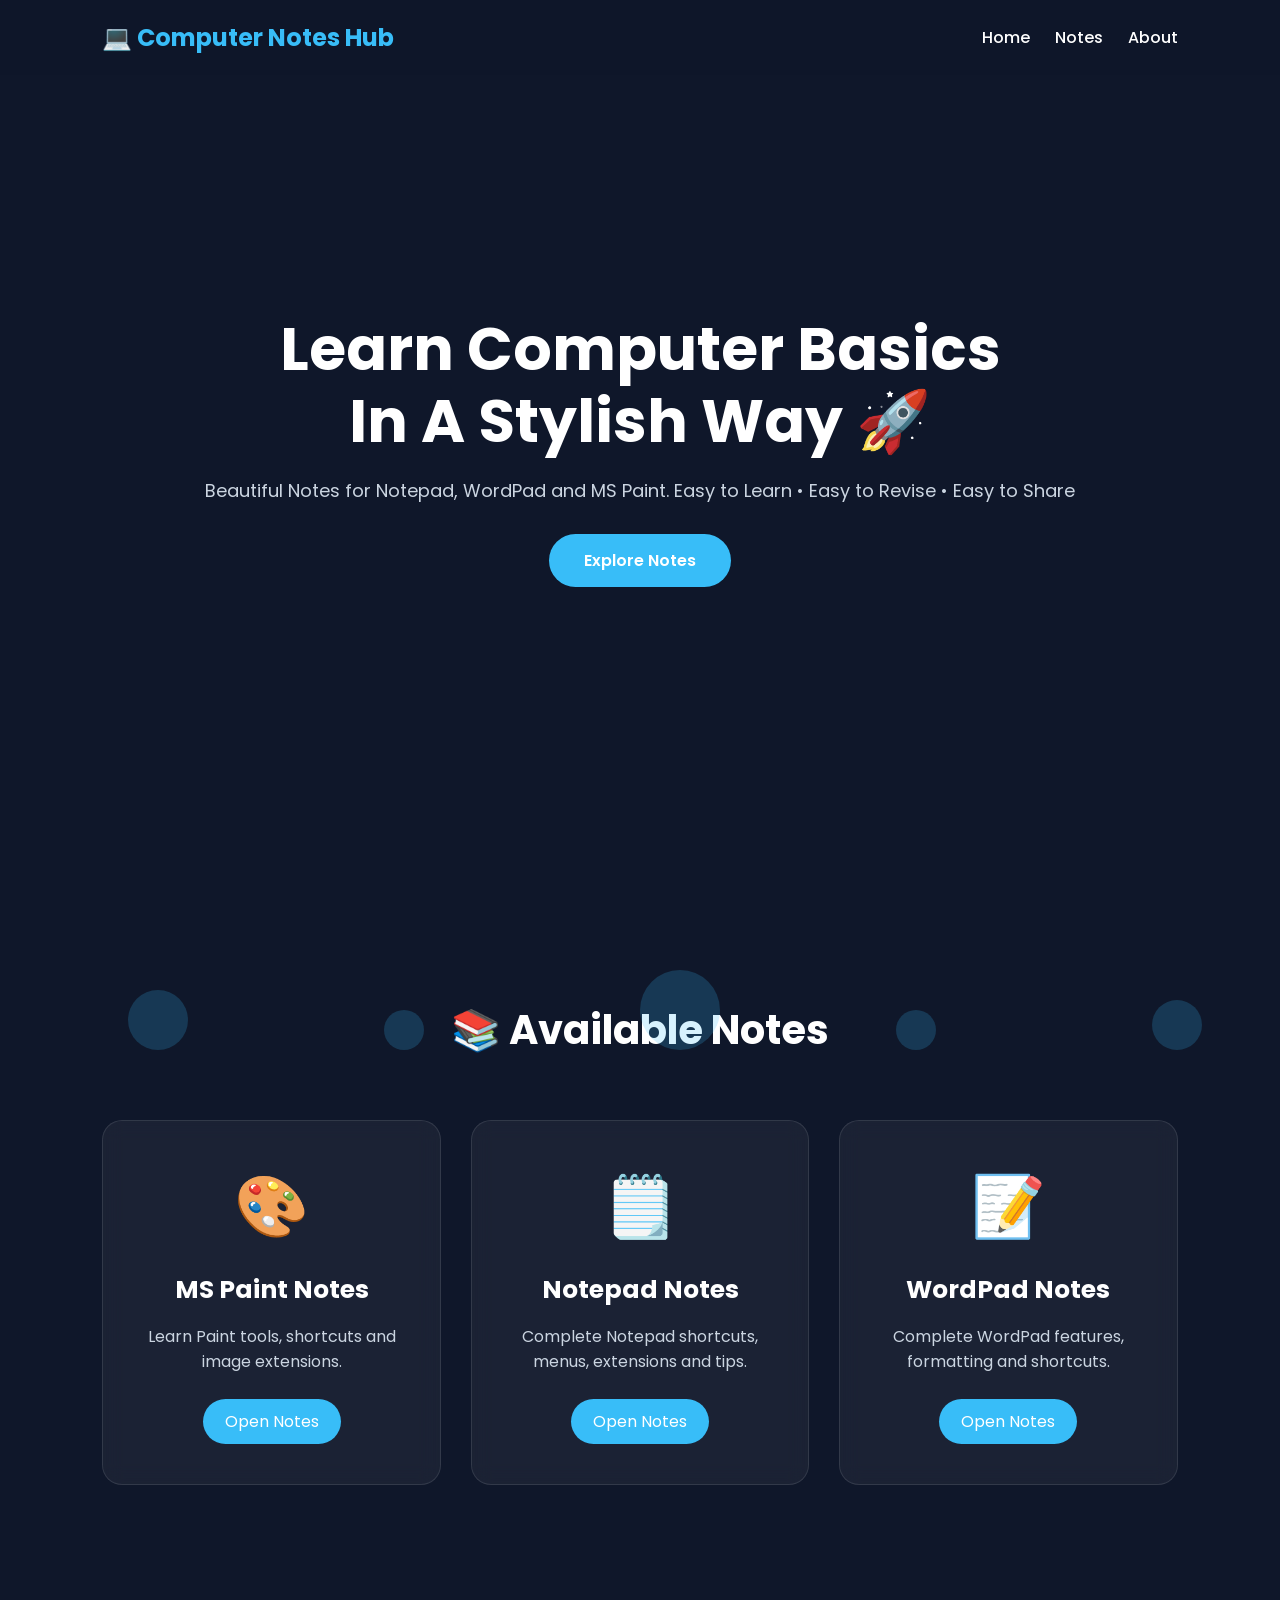
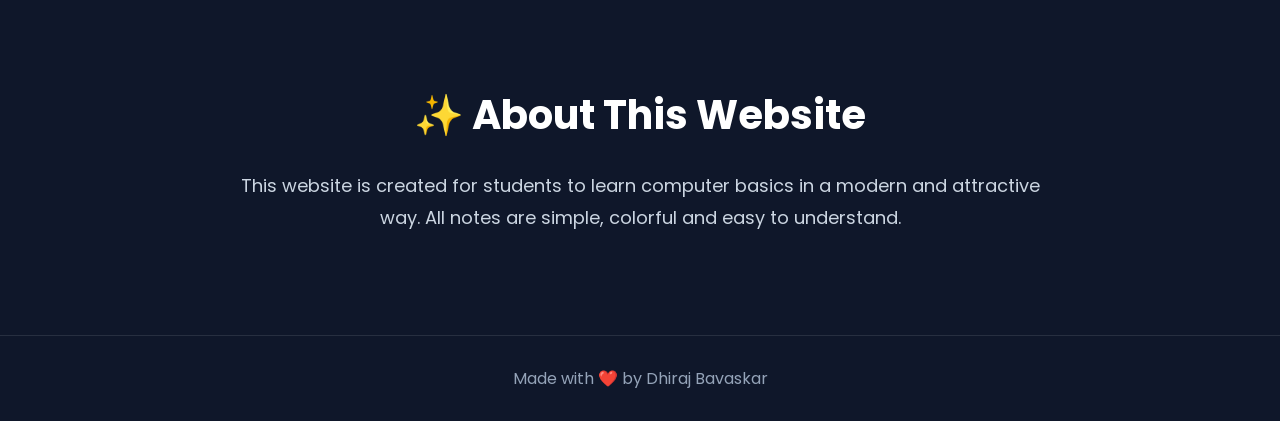
==== index.html @ d0961eac "Add files via upload" ====
<!DOCTYPE html>
<html lang="en">
<head>
  <meta charset="UTF-8" />
  <meta name="viewport" content="width=device-width, initial-scale=1.0"/>
  <title>Computer Notes Hub</title>

  <link rel="stylesheet" href="style.css">

  <link rel="preconnect" href="https://fonts.googleapis.com">
  <link href="https://fonts.googleapis.com/css2?family=Poppins:wght@300;400;500;600;700&display=swap" rel="stylesheet">

</head>
<body>

  <!-- Animated Background -->
  <div class="bg-animation">
    <span></span>
    <span></span>
    <span></span>
    <span></span>
    <span></span>
  </div>

  <!-- Navbar -->
  <nav class="navbar">
    <div class="logo">💻 Computer Notes Hub</div>

    <ul>
      <li><a href="#home">Home</a></li>
      <li><a href="#notes">Notes</a></li>
      <li><a href="#about">About</a></li>
    </ul>
  </nav>

  <!-- Hero -->
  <section class="hero" id="home">

    <div class="hero-content">
      <h1>Learn Computer Basics<br>In A Stylish Way 🚀</h1>

      <p>
        Beautiful Notes for Notepad, WordPad and MS Paint.
        Easy to Learn • Easy to Revise • Easy to Share
      </p>

      <a href="#notes" class="btn">Explore Notes</a>
    </div>

  </section>

  <!-- Notes Section -->
  <section class="notes-section" id="notes">

    <h2>📚 Available Notes</h2>

    <div class="cards">

      <!-- Card 1 -->
       <div class="card">
        <div class="icon">🎨</div>

        <h3>MS Paint Notes</h3>

        <p>
          Learn Paint tools, shortcuts and image extensions.
        </p>

        <a href="ms_paint_complete_notes.html" target="_blank">
          Open Notes
        </a>
      </div>
      <!-- Card 2 -->

      <div class="card">
        <div class="icon">🗒️</div>

        <h3>Notepad Notes</h3>

        <p>
          Complete Notepad shortcuts, menus, extensions and tips.
        </p>

        <a href="notepad_complete_notes.html" target="_blank">
          Open Notes
        </a>
      </div>
      <!-- Card 3 -->

      <div class="card">
        <div class="icon">📝</div>

        <h3>WordPad Notes</h3>

        <p>
          Complete WordPad features, formatting and shortcuts.
        </p>

        <a href="wordpad_complete_notes.html" target="_blank">
          Open Notes
        </a>
      </div>

      

    </div>
  </section>

  <!-- About -->
  <section class="about" id="about">

    <h2>✨ About This Website</h2>

    <p>
      This website is created for students to learn computer basics
      in a modern and attractive way.
      All notes are simple, colorful and easy to understand.
    </p>

  </section>

  <!-- Footer -->
  <footer>
    Made with ❤️ by Dhiraj Bavaskar
  </footer>

</body>
</html>
---- style.css ----
*{
    margin:0;
    padding:0;
    box-sizing:border-box;
    scroll-behavior:smooth;
}

body{
    font-family:'Poppins',sans-serif;
    background:#0f172a;
    color:white;
    overflow-x:hidden;
}

/* Navbar */

.navbar{
    width:100%;
    padding:20px 8%;
    display:flex;
    justify-content:space-between;
    align-items:center;
    position:fixed;
    top:0;
    z-index:1000;
    background:rgba(15,23,42,0.7);
    backdrop-filter:blur(10px);
}

.logo{
    font-size:24px;
    font-weight:700;
    color:#38bdf8;
}

.navbar ul{
    display:flex;
    list-style:none;
    gap:25px;
}

.navbar ul li a{
    color:white;
    text-decoration:none;
    font-weight:500;
    transition:0.3s;
}

.navbar ul li a:hover{
    color:#38bdf8;
}

/* Hero */

.hero{
    height:100vh;
    display:flex;
    align-items:center;
    justify-content:center;
    text-align:center;
    padding:0 10%;
}

.hero-content{
    animation:fadeUp 1.5s ease;
}

.hero h1{
    font-size:60px;
    margin-bottom:20px;
    line-height:1.2;
}

.hero p{
    font-size:18px;
    color:#cbd5e1;
    margin-bottom:30px;
}

.btn{
    display:inline-block;
    padding:14px 35px;
    background:#38bdf8;
    color:white;
    border-radius:50px;
    text-decoration:none;
    font-weight:600;
    transition:0.4s;
}

.btn:hover{
    transform:scale(1.1);
    box-shadow:0 0 20px #38bdf8;
}

/* Notes Section */

.notes-section{
    padding:100px 8%;
}

.notes-section h2{
    text-align:center;
    font-size:40px;
    margin-bottom:60px;
}

.cards{
    display:grid;
    grid-template-columns:repeat(auto-fit,minmax(280px,1fr));
    gap:30px;
}

.card{
    background:rgba(255,255,255,0.05);
    border:1px solid rgba(255,255,255,0.1);
    padding:40px 30px;
    border-radius:20px;
    text-align:center;
    transition:0.4s;
    backdrop-filter:blur(10px);
}

.card:hover{
    transform:translateY(-10px);
    box-shadow:0 0 25px rgba(56,189,248,0.5);
}

.icon{
    font-size:60px;
    margin-bottom:20px;
}

.card h3{
    margin-bottom:15px;
    font-size:25px;
}

.card p{
    color:#cbd5e1;
    margin-bottom:25px;
}

.card a{
    text-decoration:none;
    color:white;
    background:#38bdf8;
    padding:10px 22px;
    border-radius:30px;
    display:inline-block;
    transition:0.3s;
}

.card a:hover{
    transform:scale(1.1);
}

/* About */

.about{
    padding:100px 10%;
    text-align:center;
}

.about h2{
    font-size:40px;
    margin-bottom:25px;
}

.about p{
    max-width:800px;
    margin:auto;
    color:#cbd5e1;
    line-height:1.8;
    font-size:18px;
}

/* Footer */

footer{
    text-align:center;
    padding:30px;
    border-top:1px solid rgba(255,255,255,0.1);
    color:#94a3b8;
}

/* Background Animation */

.bg-animation span{
    position:absolute;
    bottom:-150px;
    width:40px;
    height:40px;
    background:rgba(56,189,248,0.2);
    border-radius:50%;
    animation:float 15s linear infinite;
}

.bg-animation span:nth-child(1){
    left:10%;
    width:60px;
    height:60px;
    animation-delay:0s;
}

.bg-animation span:nth-child(2){
    left:30%;
    animation-delay:4s;
}

.bg-animation span:nth-child(3){
    left:50%;
    width:80px;
    height:80px;
    animation-delay:2s;
}

.bg-animation span:nth-child(4){
    left:70%;
    animation-delay:6s;
}

.bg-animation span:nth-child(5){
    left:90%;
    width:50px;
    height:50px;
    animation-delay:1s;
}

@keyframes float{
    0%{
        transform:translateY(0) rotate(0deg);
        opacity:1;
    }

    100%{
        transform:translateY(-1200px) rotate(720deg);
        opacity:0;
    }
}

@keyframes fadeUp{
    from{
        opacity:0;
        transform:translateY(50px);
    }

    to{
        opacity:1;
        transform:translateY(0);
    }
}

/* Mobile */

@media(max-width:768px){

    .hero h1{
        font-size:38px;
    }

    .navbar{
        flex-direction:column;
        gap:15px;
    }

}
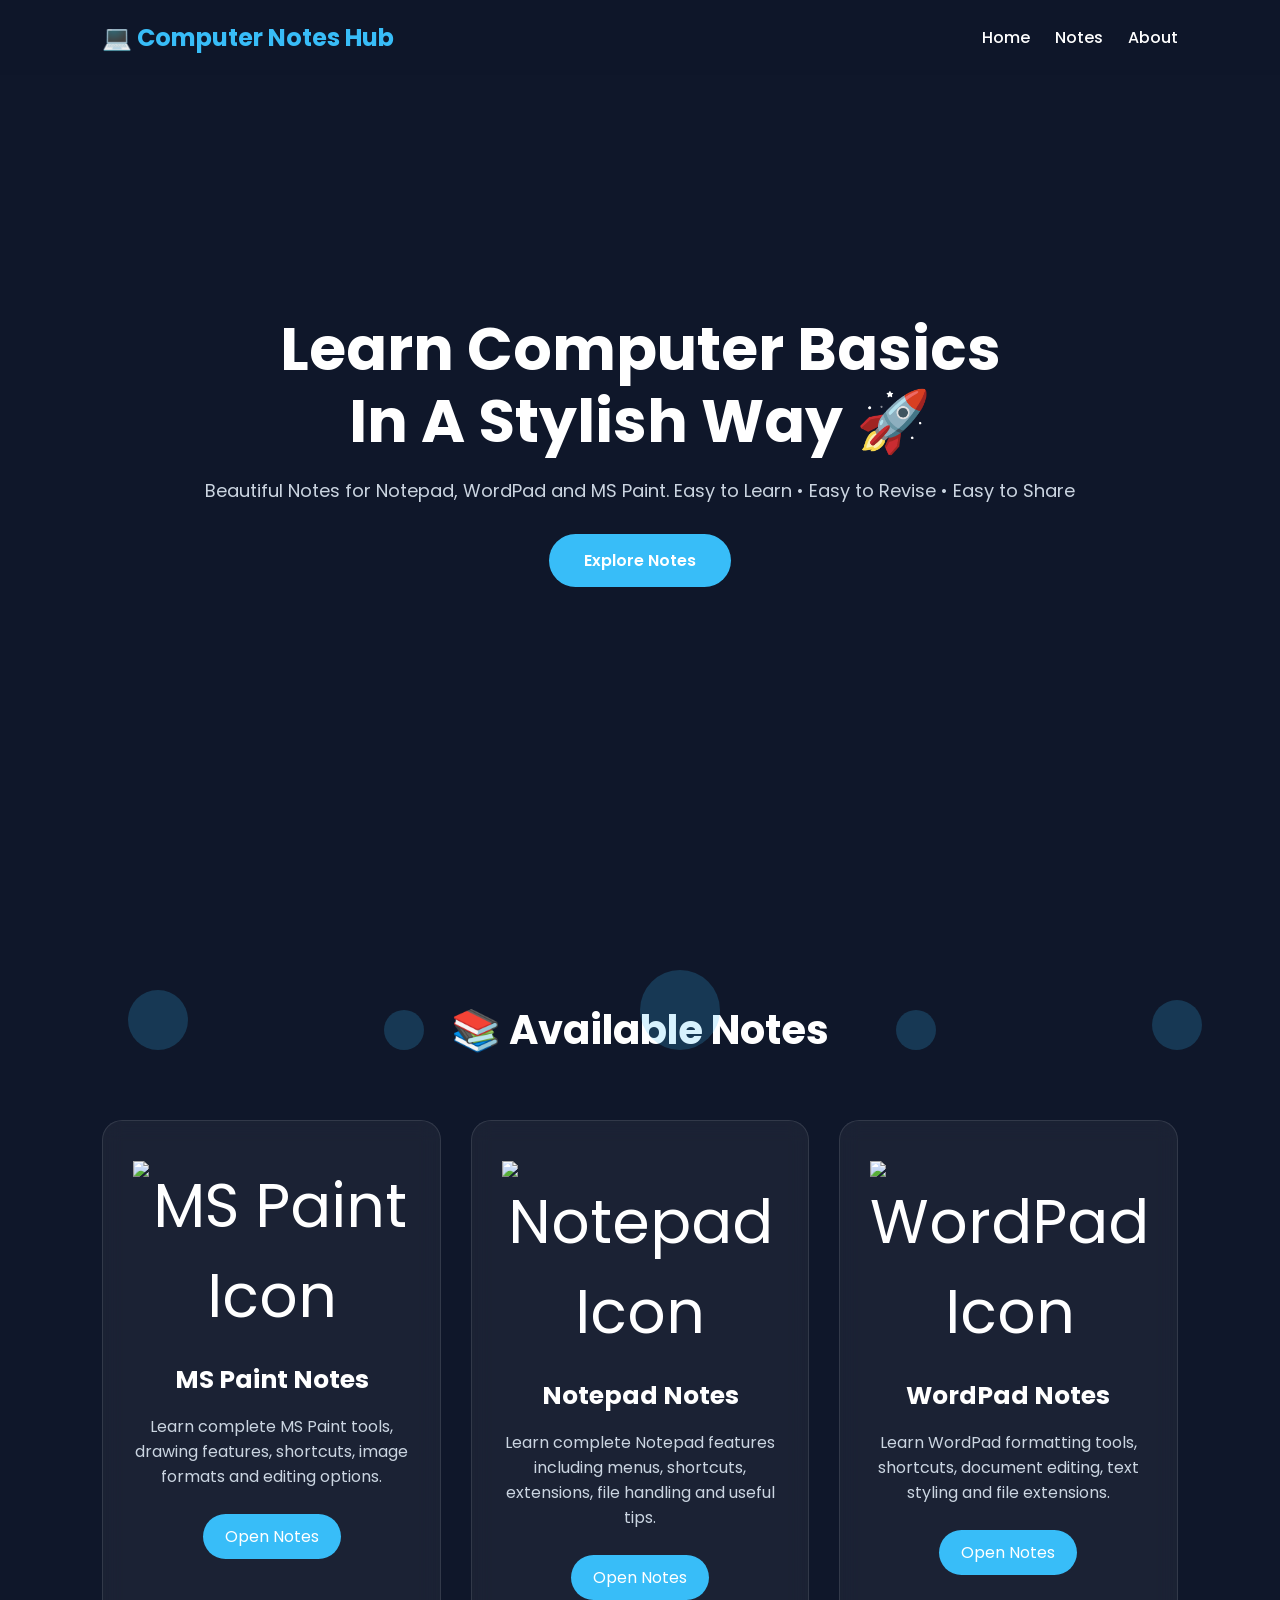
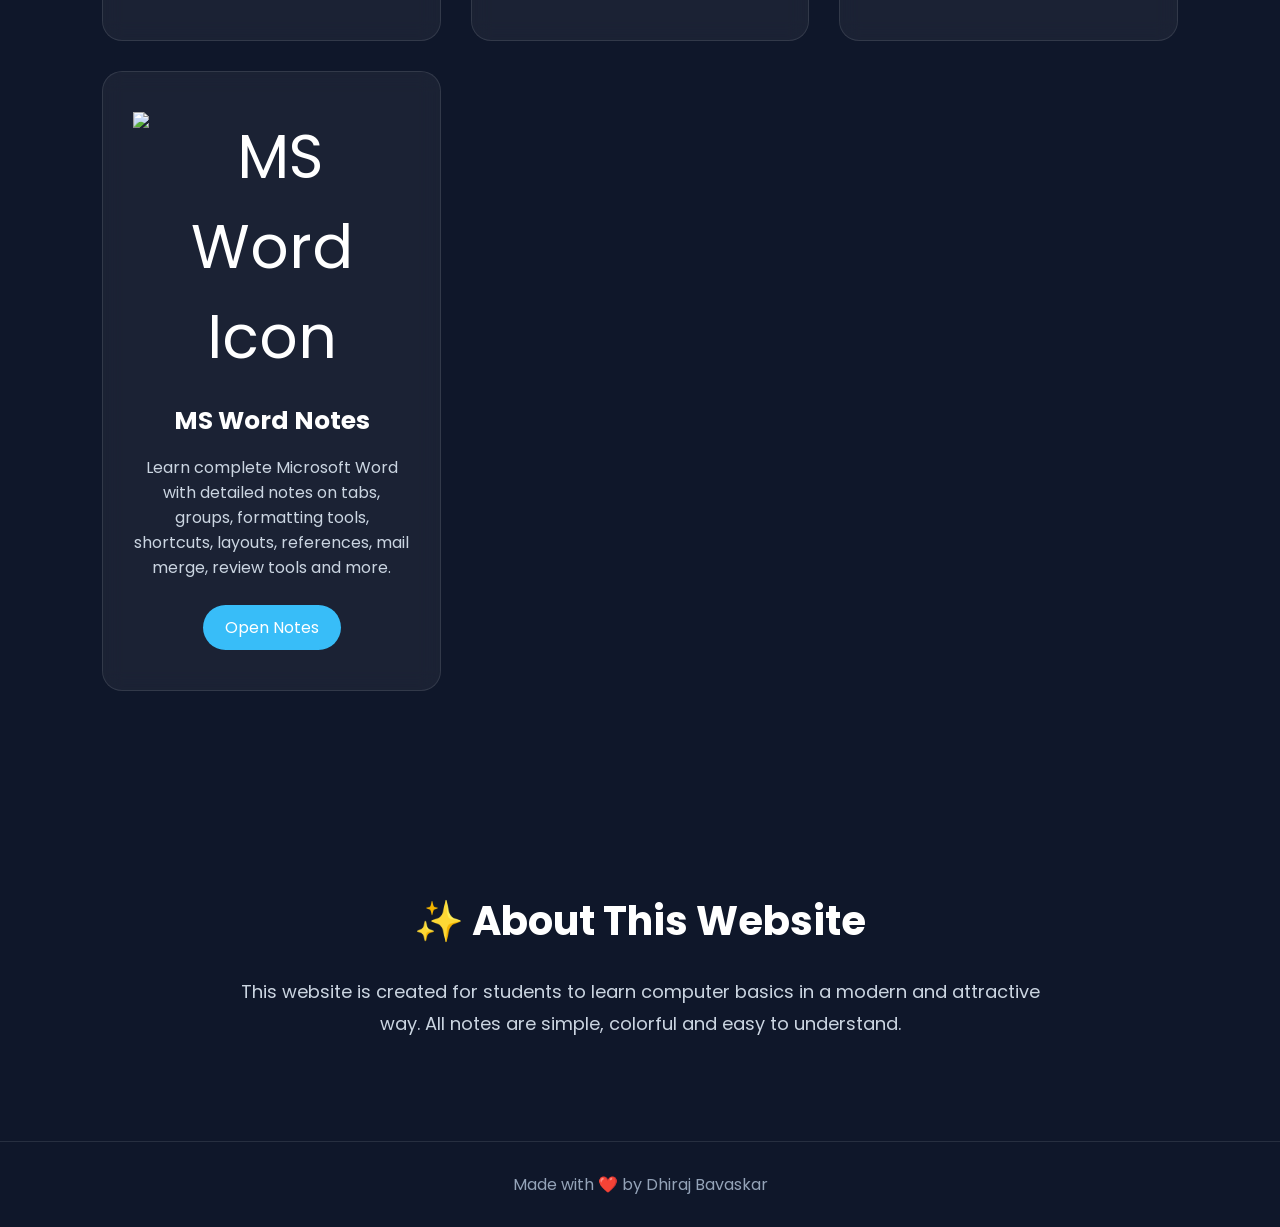
==== commit 7ad9c945: "Add files via upload" ====
--- a/index.html
+++ b/index.html
@@ -56,53 +56,87 @@
 
     <div class="cards">
 
-      <!-- Card 1 -->
-       <div class="card">
-        <div class="icon">🎨</div>
+  
+<!-- MS Paint Card -->
+<div class="card">
 
-        <h3>MS Paint Notes</h3>
+    <div class="icon">
+        <img src="https://cdn-icons-png.flaticon.com/512/2965/2965300.png" alt="MS Paint Icon">
+    </div>
 
-        <p>
-          Learn Paint tools, shortcuts and image extensions.
-        </p>
+    <h3>MS Paint Notes</h3>
 
-        <a href="ms_paint_complete_notes.html" target="_blank">
-          Open Notes
-        </a>
-      </div>
-      <!-- Card 2 -->
+    <p>
+        Learn complete MS Paint tools, drawing features,
+        shortcuts, image formats and editing options.
+    </p>
 
-      <div class="card">
-        <div class="icon">🗒️</div>
+    <a href="ms_paint_complete_notes.html" target="_blank">
+        Open Notes
+    </a>
 
-        <h3>Notepad Notes</h3>
+</div>
+  
+<!-- Notepad Card -->
+<div class="card">
 
-        <p>
-          Complete Notepad shortcuts, menus, extensions and tips.
-        </p>
+    <div class="icon">
+        <img src="https://cdn-icons-png.flaticon.com/512/2991/2991108.png" alt="Notepad Icon">
+    </div>
 
-        <a href="notepad_complete_notes.html" target="_blank">
-          Open Notes
-        </a>
-      </div>
-      <!-- Card 3 -->
+    <h3>Notepad Notes</h3>
 
-      <div class="card">
-        <div class="icon">📝</div>
+    <p>
+        Learn complete Notepad features including menus,
+        shortcuts, extensions, file handling and useful tips.
+    </p>
 
-        <h3>WordPad Notes</h3>
+    <a href="notepad_complete_notes.html" target="_blank">
+        Open Notes
+    </a>
 
-        <p>
-          Complete WordPad features, formatting and shortcuts.
-        </p>
+</div>
 
-        <a href="wordpad_complete_notes.html" target="_blank">
-          Open Notes
-        </a>
-      </div>
+<!-- WordPad Card -->
+<div class="card">
 
-      
+    <div class="icon">
+        <img src="https://cdn-icons-png.flaticon.com/512/281/281760.png" alt="WordPad Icon">
+    </div>
 
+    <h3>WordPad Notes</h3>
+
+    <p>
+        Learn WordPad formatting tools, shortcuts,
+        document editing, text styling and file extensions.
+    </p>
+
+    <a href="wordpad_complete_notes.html" target="_blank">
+        Open Notes
+    </a>
+
+</div>
+
+<!-- MS Word Card -->
+<div class="card">
+
+    <div class="icon">
+        <img src="https://cdn-icons-png.flaticon.com/512/888/888883.png" alt="MS Word Icon">
+    </div>
+
+    <h3>MS Word Notes</h3>
+
+    <p>
+        Learn complete Microsoft Word with detailed notes on
+        tabs, groups, formatting tools, shortcuts, layouts,
+        references, mail merge, review tools and more.
+    </p>
+
+    <a href="ms_word_complete_notes.html" target="_blank">
+        Open Notes
+    </a>
+
+</div>
     </div>
   </section>
 
--- a/style.css
+++ b/style.css
@@ -264,4 +264,11 @@
         gap:15px;
     }
 
+}
+
+.icon img{
+    width:70px;
+    height:70px;
+    object-fit:contain;
+    animation:floatIcon 3s ease-in-out infinite;
 }
